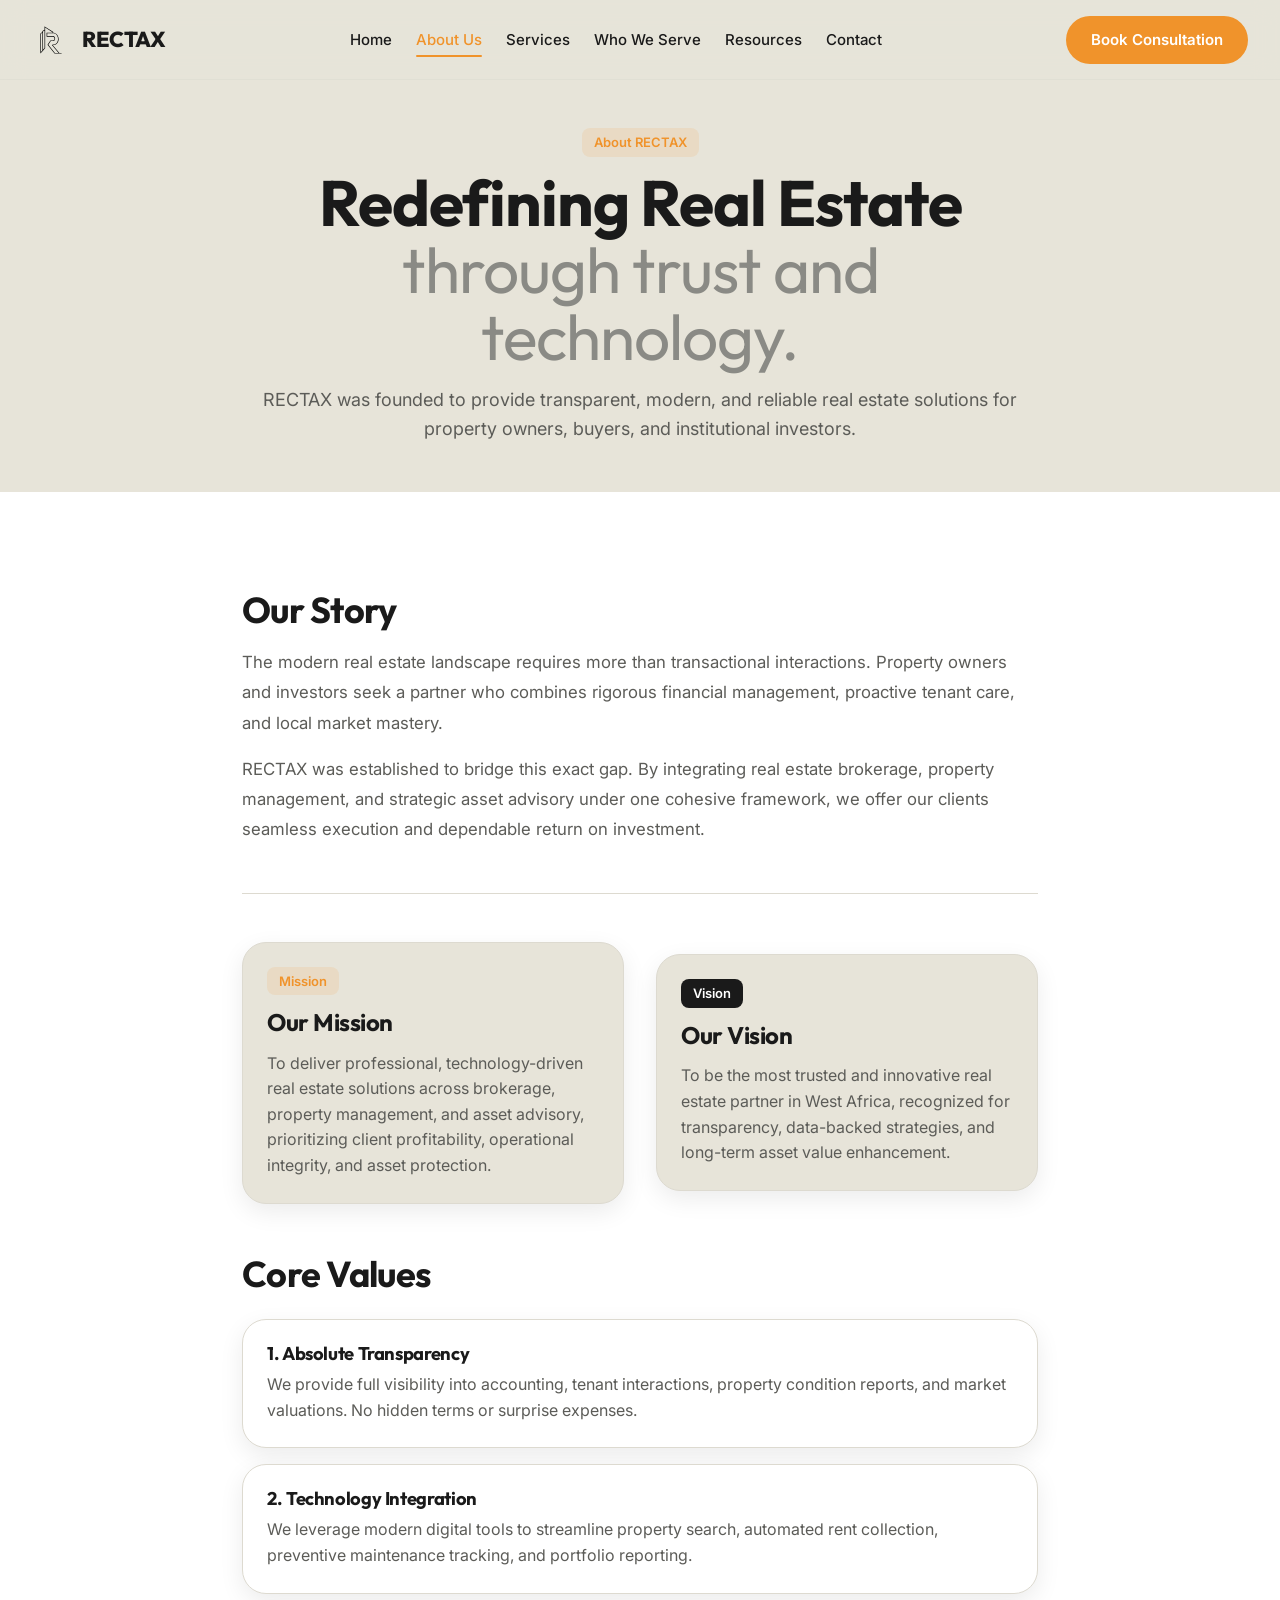
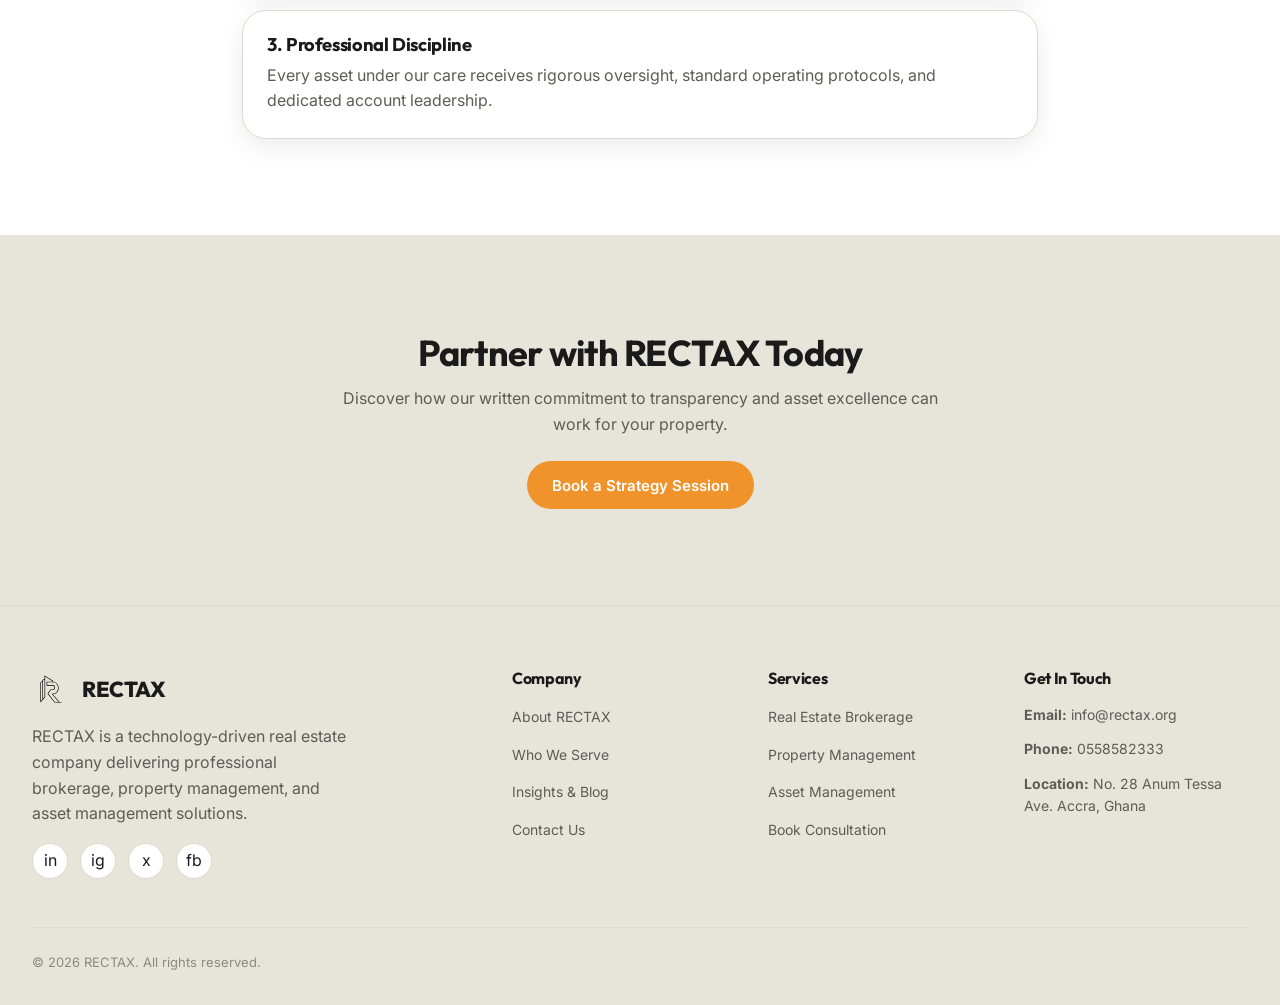
==== about.html @ f021e396 "first build v.1" ====
<!DOCTYPE html>
<html lang="en">
<head>
  <meta charset="UTF-8">
  <meta name="viewport" content="width=device-width, initial-scale=1.0">
  <title>About Us | RECTAX Real Estate</title>
  <meta name="description" content="Discover RECTAX's story, mission, vision, and core values. A technology-driven real estate company built on integrity, expertise, and transparent service.">
  
  <!-- CSS Stylesheets -->
  <link rel="stylesheet" href="./css/design-tokens.css">
  <link rel="stylesheet" href="./css/main.css">
  <link rel="stylesheet" href="./css/components.css">
  <link rel="stylesheet" href="./css/pages.css">
</head>
<body>

  <!-- Sticky Navbar -->
  <header class="navbar">
    <div class="container navbar-inner">
      <a href="index.html" class="navbar-brand">
        <img src="./brand assets/rectax logo.svg" alt="RECTAX Logo" class="navbar-logo">
        <span class="navbar-title">RECTAX</span>
      </a>

      <ul class="navbar-links">
        <li><a href="index.html" class="navbar-link">Home</a></li>
        <li><a href="about.html" class="navbar-link active">About Us</a></li>
        <li><a href="services.html" class="navbar-link">Services</a></li>
        <li><a href="who-we-serve.html" class="navbar-link">Who We Serve</a></li>
        <li><a href="resources.html" class="navbar-link">Resources</a></li>
        <li><a href="contact.html" class="navbar-link">Contact</a></li>
      </ul>

      <div class="navbar-actions">
        <button type="button" class="btn btn-accent btn-book-consultation">Book Consultation</button>
        <button class="mobile-nav-toggle" aria-label="Toggle navigation menu">
          <svg width="24" height="24" viewBox="0 0 24 24" fill="none" stroke="currentColor" stroke-width="2">
            <line x1="3" y1="12" x2="21" y2="12"></line>
            <line x1="3" y1="6" x2="21" y2="6"></line>
            <line x1="3" y1="18" x2="21" y2="18"></line>
          </svg>
        </button>
      </div>
    </div>
  </header>

  <main>
    <!-- Editorial Page Header -->
    <section class="section section-sand" style="padding-top: var(--space-12); padding-bottom: var(--space-12);">
      <div class="container" style="max-width: 860px; text-align: center;">
        <span class="badge badge-orange" style="margin-bottom: var(--space-3);">About RECTAX</span>
        <h1 class="display-title" style="margin-bottom: var(--space-4);">
          Redefining Real Estate <span class="light-text">through trust and technology.</span>
        </h1>
        <p style="font-size: 1.125rem; color: var(--color-text-secondary);">
          RECTAX was founded to provide transparent, modern, and reliable real estate solutions for property owners, buyers, and institutional investors.
        </p>
      </div>
    </section>

    <!-- Clean Written Story & Philosophy Section -->
    <section class="section section-white">
      <div class="container" style="max-width: 860px;">
        
        <!-- Company Story -->
        <div style="margin-bottom: var(--space-12);">
          <h2 style="margin-bottom: var(--space-4);">Our Story</h2>
          <p style="font-size: 1.05rem; line-height: 1.8; margin-bottom: var(--space-4);">
            The modern real estate landscape requires more than transactional interactions. Property owners and investors seek a partner who combines rigorous financial management, proactive tenant care, and local market mastery.
          </p>
          <p style="font-size: 1.05rem; line-height: 1.8;">
            RECTAX was established to bridge this exact gap. By integrating real estate brokerage, property management, and strategic asset advisory under one cohesive framework, we offer our clients seamless execution and dependable return on investment.
          </p>
        </div>

        <div style="width: 100%; height: 1px; background-color: var(--color-border); margin: var(--space-12) 0;"></div>

        <!-- Mission & Vision Cards -->
        <div class="two-col-grid" style="margin-bottom: var(--space-12);">
          <div class="card" style="background-color: var(--color-background);">
            <div class="badge badge-orange" style="margin-bottom: var(--space-3);">Mission</div>
            <h3 style="margin-bottom: var(--space-3);">Our Mission</h3>
            <p>
              To deliver professional, technology-driven real estate solutions across brokerage, property management, and asset advisory, prioritizing client profitability, operational integrity, and asset protection.
            </p>
          </div>

          <div class="card" style="background-color: var(--color-background);">
            <div class="badge badge-dark" style="margin-bottom: var(--space-3);">Vision</div>
            <h3 style="margin-bottom: var(--space-3);">Our Vision</h3>
            <p>
              To be the most trusted and innovative real estate partner in West Africa, recognized for transparency, data-backed strategies, and long-term asset value enhancement.
            </p>
          </div>
        </div>

        <!-- Core Values Section -->
        <div>
          <h2 style="margin-bottom: var(--space-6);">Core Values</h2>

          <div style="display: flex; flex-direction: column; gap: var(--space-4);">
            <div class="card" style="padding: var(--space-6);">
              <h4 style="font-size: 1.15rem; font-weight: 700; color: var(--color-primary); margin-bottom: var(--space-2);">1. Absolute Transparency</h4>
              <p>We provide full visibility into accounting, tenant interactions, property condition reports, and market valuations. No hidden terms or surprise expenses.</p>
            </div>

            <div class="card" style="padding: var(--space-6);">
              <h4 style="font-size: 1.15rem; font-weight: 700; color: var(--color-primary); margin-bottom: var(--space-2);">2. Technology Integration</h4>
              <p>We leverage modern digital tools to streamline property search, automated rent collection, preventive maintenance tracking, and portfolio reporting.</p>
            </div>

            <div class="card" style="padding: var(--space-6);">
              <h4 style="font-size: 1.15rem; font-weight: 700; color: var(--color-primary); margin-bottom: var(--space-2);">3. Professional Discipline</h4>
              <p>Every asset under our care receives rigorous oversight, standard operating protocols, and dedicated account leadership.</p>
            </div>
          </div>
        </div>

      </div>
    </section>

    <!-- Consultation CTA -->
    <section class="section section-sand">
      <div class="container" style="text-align: center; max-width: 680px;">
        <h2>Partner with RECTAX Today</h2>
        <p style="margin-top: var(--space-3); margin-bottom: var(--space-6);">
          Discover how our written commitment to transparency and asset excellence can work for your property.
        </p>
        <button type="button" class="btn btn-accent btn-book-consultation">Book a Strategy Session</button>
      </div>
    </section>
  </main>

  <!-- Footer Component -->
  <footer class="footer">
    <div class="container">
      <div class="footer-grid">
        <div class="footer-brand">
          <a href="index.html" class="navbar-brand">
            <img src="./brand assets/rectax logo.svg" alt="RECTAX Logo" class="navbar-logo">
            <span class="navbar-title">RECTAX</span>
          </a>
          <p>RECTAX is a technology-driven real estate company delivering professional brokerage, property management, and asset management solutions.</p>
          <div class="social-links">
            <a href="#" class="social-icon">in</a>
            <a href="#" class="social-icon">ig</a>
            <a href="#" class="social-icon">x</a>
            <a href="#" class="social-icon">fb</a>
          </div>
        </div>

        <div>
          <h4 class="footer-column-title">Company</h4>
          <ul class="footer-links">
            <li><a href="about.html" class="footer-link">About RECTAX</a></li>
            <li><a href="who-we-serve.html" class="footer-link">Who We Serve</a></li>
            <li><a href="resources.html" class="footer-link">Insights & Blog</a></li>
            <li><a href="contact.html" class="footer-link">Contact Us</a></li>
          </ul>
        </div>

        <div>
          <h4 class="footer-column-title">Services</h4>
          <ul class="footer-links">
            <li><a href="brokerage.html" class="footer-link">Real Estate Brokerage</a></li>
            <li><a href="property-management.html" class="footer-link">Property Management</a></li>
            <li><a href="asset-management.html" class="footer-link">Asset Management</a></li>
            <li><a href="#" class="btn-book-consultation footer-link">Book Consultation</a></li>
          </ul>
        </div>

        <div>
          <h4 class="footer-column-title">Get In Touch</h4>
          <div class="footer-contact-item">
            <span><strong>Email:</strong> <a href="mailto:info@rectax.org">info@rectax.org</a></span>
          </div>
          <div class="footer-contact-item">
            <span><strong>Phone:</strong> <a href="tel:0558582333">0558582333</a></span>
          </div>
          <div class="footer-contact-item">
            <span><strong>Location:</strong> No. 28 Anum Tessa Ave. Accra, Ghana</span>
          </div>
        </div>
      </div>

      <div class="footer-bottom">
        <div>&copy; 2026 RECTAX. All rights reserved.</div>
      </div>
    </div>
  </footer>

  <!-- Scripts -->
  <script src="./js/main.js"></script>
  <script src="./js/calendly.js"></script>
</body>
</html>
---- css/design-tokens.css ----
/* ==========================================
   RECTAX Real Estate Platform - Design Tokens
   Matching design-system.md specs
   ========================================== */

@import url('https://fonts.googleapis.com/css2?family=Inter:wght@300;400;500;600;700&family=Outfit:wght@400;500;600;700;800&display=swap');

:root {
  /* Primary Colors */
  --color-primary: #1A1A1A;          /* Ink Black */
  --color-background: #E7E4D9;       /* Warm Sand */
  --color-surface: #FFFFFF;          /* Surface White */
  
  /* Secondary / Accent Colors */
  --color-accent: #F0932B;           /* Signal Orange */
  --color-accent-hover: #D97F1C;     /* Orange Hover */
  
  /* Neutrals */
  --color-text-primary: #1A1A1A;     /* Primary text */
  --color-text-secondary: #5C5C58;   /* Body Copy Gray */
  --color-text-muted: #8A8A85;       /* Secondary/Captions */
  --color-border: #DDDAD0;           /* Border Gray */
  
  /* Semantics */
  --color-success: #2E9E5B;
  --color-warning: #E0A400;
  --color-error: #D64545;
  --color-info: #3B82C4;
  
  /* Typography */
  --font-heading: 'Outfit', 'General Sans', -apple-system, sans-serif;
  --font-body: 'Inter', -apple-system, sans-serif;
  
  /* Spacing Scale */
  --space-1: 4px;
  --space-2: 8px;
  --space-3: 12px;
  --space-4: 16px;
  --space-6: 24px;
  --space-8: 32px;
  --space-12: 48px;
  --space-16: 64px;
  --space-24: 96px;
  
  /* Radii */
  --radius-sm: 8px;
  --radius-md: 16px;
  --radius-lg: 24px;
  --radius-pill: 9999px;
  
  /* Shadows */
  --shadow-sm: 0 2px 6px rgba(0, 0, 0, 0.05);
  --shadow-md: 0 8px 24px rgba(0, 0, 0, 0.08);
  --shadow-lg: 0 16px 40px rgba(0, 0, 0, 0.12);
  --shadow-float: 0 20px 48px rgba(26, 26, 26, 0.16);

  /* Transitions */
  --transition-fast: 150ms ease;
  --transition-base: 200ms ease-out;
  --transition-smooth: 300ms cubic-bezier(0.16, 1, 0.3, 1);
  
  /* Container Width */
  --container-max-width: 1280px;
}
---- css/main.css ----
/* ==========================================
   RECTAX Real Estate Platform - Main Stylesheet
   ========================================== */

@import './design-tokens.css';

/* CSS Reset & Base */
*, *::before, *::after {
  box-sizing: border-box;
  margin: 0;
  padding: 0;
}

html {
  font-family: var(--font-body);
  font-size: 16px;
  color: var(--color-text-primary);
  background-color: var(--color-background);
  scroll-behavior: smooth;
  -webkit-font-smoothing: antialiased;
  -moz-osx-font-smoothing: grayscale;
}

body {
  min-height: 100vh;
  display: flex;
  flex-direction: column;
  overflow-x: hidden;
  line-height: 1.6;
}

/* Typography Scale */
h1, h2, h3, h4, h5, h6 {
  font-family: var(--font-heading);
  color: var(--color-primary);
  font-weight: 700;
  line-height: 1.1;
  letter-spacing: -0.02em;
}

.display-title {
  font-size: clamp(2.5rem, 5vw + 1rem, 4rem); /* 40px to 64px */
  font-weight: 700;
  line-height: 1.05;
  letter-spacing: -1px;
}

.display-title .light-text {
  font-weight: 400;
  color: var(--color-text-muted);
}

h1, .h1 {
  font-size: clamp(2rem, 4vw, 3rem); /* 32px to 48px */
  letter-spacing: -0.5px;
}

h2, .h2 {
  font-size: clamp(1.625rem, 3vw, 2.25rem); /* 26px to 36px */
  line-height: 1.2;
}

h3, .h3 {
  font-size: 1.5rem; /* 24px */
  line-height: 1.3;
}

p {
  color: var(--color-text-secondary);
  font-size: 1rem;
  line-height: 1.6;
}

.caption {
  font-size: 0.8125rem; /* 13px */
  font-weight: 500;
  line-height: 1.4;
  color: var(--color-text-muted);
}

a {
  color: inherit;
  text-decoration: none;
  transition: color var(--transition-fast);
}

img {
  max-width: 100%;
  height: auto;
  display: block;
}

/* Container & Grid */
.container {
  width: 100%;
  max-width: var(--container-max-width);
  margin: 0 auto;
  padding-left: var(--space-8);
  padding-right: var(--space-8);
}

@media (max-width: 1199px) {
  .container {
    padding-left: var(--space-6);
    padding-right: var(--space-6);
  }
}

@media (max-width: 767px) {
  .container {
    padding-left: 20px;
    padding-right: 20px;
  }
}

.grid-12 {
  display: grid;
  grid-template-columns: repeat(12, 1fr);
  gap: var(--space-6);
}

/* Sections */
.section {
  padding-top: var(--space-24);
  padding-bottom: var(--space-24);
  position: relative;
}

.section-sand {
  background-color: var(--color-background);
}

.section-white {
  background-color: var(--color-surface);
}

@media (max-width: 1199px) {
  .section {
    padding-top: var(--space-16);
    padding-bottom: var(--space-16);
  }
}

@media (max-width: 767px) {
  .section {
    padding-top: var(--space-12);
    padding-bottom: var(--space-12);
  }
}

/* Buttons */
.btn {
  display: inline-flex;
  align-items: center;
  justify-content: center;
  gap: var(--space-2);
  font-family: var(--font-body);
  font-size: 0.9375rem; /* 15px */
  font-weight: 600;
  padding: 0 var(--space-6);
  height: 48px;
  border-radius: var(--radius-pill);
  border: 1px solid transparent;
  cursor: pointer;
  white-space: nowrap;
  transition: all var(--transition-base);
  user-select: none;
}

.btn-primary {
  background-color: var(--color-primary);
  color: var(--color-surface);
}

.btn-primary:hover {
  background-color: #333333;
  transform: translateY(-1px);
}

.btn-accent {
  background-color: var(--color-accent);
  color: var(--color-surface);
}

.btn-accent:hover {
  background-color: var(--color-accent-hover);
  transform: translateY(-1px);
}

.btn-secondary {
  background-color: var(--color-surface);
  color: var(--color-primary);
  border-color: var(--color-border);
}

.btn-secondary:hover {
  background-color: #F8F7F4;
  border-color: var(--color-primary);
}

.btn-icon-only {
  width: 48px;
  height: 48px;
  padding: 0;
  border-radius: 50%;
  flex-shrink: 0;
}

/* Badges & Pills */
.badge {
  display: inline-flex;
  align-items: center;
  gap: var(--space-2);
  padding: var(--space-1) var(--space-3);
  border-radius: var(--radius-sm);
  font-size: 0.8125rem;
  font-weight: 600;
}

.badge-orange {
  background-color: rgba(240, 147, 43, 0.12);
  color: var(--color-accent);
}

.badge-dark {
  background-color: var(--color-primary);
  color: var(--color-surface);
}

.icon-badge {
  width: 48px;
  height: 48px;
  border-radius: 50%;
  background-color: var(--color-accent);
  color: var(--color-surface);
  display: flex;
  align-items: center;
  justify-content: center;
  flex-shrink: 0;
}

/* Cards System */
.card {
  background-color: var(--color-surface);
  border-radius: var(--radius-lg);
  padding: var(--space-6);
  border: 1px solid var(--color-border);
  box-shadow: var(--shadow-md);
  transition: transform var(--transition-base), box-shadow var(--transition-base);
}

.card:hover {
  transform: translateY(-4px);
  box-shadow: var(--shadow-lg);
}

.card-padding-lg {
  padding: var(--space-8);
}

/* Decorative Clip-Path Shapes */
.clipped-hero-container {
  clip-path: polygon(0 0, 85% 0, 100% 12%, 100% 100%, 0 100%);
  border-radius: var(--radius-lg);
  overflow: hidden;
}

.notch-cta-shape {
  border-radius: 32px;
  background-color: var(--color-primary);
  color: var(--color-surface);
  padding: var(--space-12);
  position: relative;
  overflow: hidden;
}

@media (max-width: 767px) {
  .notch-cta-shape {
    padding: var(--space-6);
    border-radius: var(--radius-lg);
  }
}
---- css/components.css ----
/* ==========================================
   RECTAX Real Estate Platform - Components
   ========================================== */

/* Navbar Component */
.navbar {
  position: sticky;
  top: 0;
  z-index: 1000;
  height: 80px;
  background-color: rgba(231, 228, 217, 0.92);
  backdrop-filter: blur(12px);
  -webkit-backdrop-filter: blur(12px);
  border-bottom: 1px solid rgba(221, 218, 208, 0.6);
  transition: all var(--transition-base);
}

.navbar.scrolled {
  background-color: rgba(255, 255, 255, 0.95);
  box-shadow: var(--shadow-sm);
}

.navbar-inner {
  display: flex;
  align-items: center;
  justify-content: space-between;
  height: 100%;
}

.navbar-brand {
  display: flex;
  align-items: center;
  gap: var(--space-3);
  text-decoration: none;
}

.navbar-logo {
  height: 38px;
  width: auto;
}

.navbar-title {
  font-family: var(--font-heading);
  font-weight: 800;
  font-size: 1.35rem;
  letter-spacing: -0.5px;
  color: var(--color-primary);
}

.navbar-title span {
  color: var(--color-accent);
}

.navbar-links {
  display: flex;
  align-items: center;
  gap: var(--space-6);
  list-style: none;
}

.navbar-link {
  font-size: 0.9375rem;
  font-weight: 500;
  color: var(--color-text-primary);
  position: relative;
  padding: var(--space-2) 0;
}

.navbar-link:hover, .navbar-link.active {
  color: var(--color-accent);
}

.navbar-link.active::after {
  content: '';
  position: absolute;
  bottom: 0;
  left: 0;
  width: 100%;
  height: 2px;
  background-color: var(--color-accent);
  border-radius: 2px;
}

.navbar-actions {
  display: flex;
  align-items: center;
  gap: var(--space-3);
}

/* Mobile Nav Toggle */
.mobile-nav-toggle {
  display: none;
  background: none;
  border: none;
  cursor: pointer;
  padding: var(--space-2);
  color: var(--color-primary);
}

@media (max-width: 991px) {
  .navbar-links {
    display: none;
    position: absolute;
    top: 80px;
    left: 0;
    width: 100%;
    background-color: var(--color-surface);
    flex-direction: column;
    padding: var(--space-6);
    border-bottom: 1px solid var(--color-border);
    box-shadow: var(--shadow-md);
  }

  .navbar-links.open {
    display: flex;
  }

  .mobile-nav-toggle {
    display: block;
  }
}

/* Footer Component */
.footer {
  background-color: var(--color-background);
  border-top: 1px solid var(--color-border);
  padding-top: var(--space-16);
  padding-bottom: var(--space-8);
}

.footer-grid {
  display: grid;
  grid-template-columns: 2fr repeat(3, 1fr);
  gap: var(--space-8);
  margin-bottom: var(--space-12);
}

@media (max-width: 991px) {
  .footer-grid {
    grid-template-columns: 1fr 1fr;
    gap: var(--space-6);
  }
}

@media (max-width: 575px) {
  .footer-grid {
    grid-template-columns: 1fr;
  }
}

.footer-brand p {
  margin-top: var(--space-4);
  max-width: 320px;
}

.footer-column-title {
  font-family: var(--font-heading);
  font-size: 1rem;
  font-weight: 700;
  color: var(--color-primary);
  margin-bottom: var(--space-4);
}

.footer-links {
  list-style: none;
  display: flex;
  flex-direction: column;
  gap: var(--space-3);
}

.footer-link {
  font-size: 0.875rem;
  color: var(--color-text-secondary);
}

.footer-link:hover {
  color: var(--color-accent);
}

.footer-contact-item {
  display: flex;
  align-items: flex-start;
  gap: var(--space-3);
  font-size: 0.875rem;
  color: var(--color-text-secondary);
  margin-bottom: var(--space-3);
}

.social-links {
  display: flex;
  align-items: center;
  gap: var(--space-3);
  margin-top: var(--space-4);
}

.social-icon {
  width: 36px;
  height: 36px;
  border-radius: 50%;
  background-color: var(--color-surface);
  border: 1px solid var(--color-border);
  display: flex;
  align-items: center;
  justify-content: center;
  color: var(--color-primary);
  transition: all var(--transition-fast);
}

.social-icon:hover {
  background-color: var(--color-primary);
  color: var(--color-surface);
  border-color: var(--color-primary);
}

.footer-bottom {
  border-top: 1px solid var(--color-border);
  padding-top: var(--space-6);
  display: flex;
  align-items: center;
  justify-content: space-between;
  font-size: 0.8125rem;
  color: var(--color-text-muted);
}

@media (max-width: 575px) {
  .footer-bottom {
    flex-direction: column;
    gap: var(--space-3);
    text-align: center;
  }
}

/* Pill Tabs Component */
.pill-tabs-track {
  display: inline-flex;
  background-color: rgba(221, 218, 208, 0.4);
  padding: 4px;
  border-radius: var(--radius-pill);
  gap: 4px;
}

.pill-tab {
  padding: 8px 20px;
  border-radius: var(--radius-pill);
  font-size: 0.875rem;
  font-weight: 600;
  color: var(--color-text-secondary);
  background: transparent;
  border: none;
  cursor: pointer;
  transition: all var(--transition-fast);
}

.pill-tab.active {
  background-color: var(--color-surface);
  color: var(--color-primary);
  box-shadow: var(--shadow-sm);
}

/* Search Bar Component */
.hero-search-bar {
  background-color: var(--color-surface);
  border-radius: var(--radius-pill);
  padding: 8px var(--space-3) 8px var(--space-6);
  box-shadow: var(--shadow-lg);
  border: 1px solid var(--color-border);
  display: flex;
  align-items: center;
  gap: var(--space-4);
  width: 100%;
}

@media (max-width: 767px) {
  .hero-search-bar {
    flex-direction: column;
    border-radius: var(--radius-lg);
    padding: var(--space-4);
  }
}

.search-field {
  flex: 1;
  display: flex;
  flex-direction: column;
}

.search-label {
  font-size: 0.75rem;
  font-weight: 700;
  text-transform: uppercase;
  letter-spacing: 0.5px;
  color: var(--color-text-muted);
  margin-bottom: 2px;
}

.search-input {
  border: none;
  outline: none;
  font-family: var(--font-body);
  font-size: 0.9375rem;
  font-weight: 600;
  color: var(--color-primary);
  background: transparent;
  width: 100%;
}

.search-divider {
  width: 1px;
  height: 32px;
  background-color: var(--color-border);
}

@media (max-width: 767px) {
  .search-divider {
    width: 100%;
    height: 1px;
  }
}

/* Stat Overlay Card */
.floating-stat-card {
  position: absolute;
  bottom: var(--space-6);
  right: var(--space-6);
  background-color: rgba(255, 255, 255, 0.95);
  backdrop-filter: blur(8px);
  padding: var(--space-4) var(--space-6);
  border-radius: var(--radius-md);
  box-shadow: var(--shadow-float);
  border: 1px solid rgba(255, 255, 255, 0.8);
  display: flex;
  align-items: center;
  gap: var(--space-4);
  z-index: 10;
}

@media (max-width: 575px) {
  .floating-stat-card {
    position: relative;
    bottom: auto;
    right: auto;
    margin-top: var(--space-4);
  }
}

.stat-number {
  font-family: var(--font-heading);
  font-size: 1.75rem;
  font-weight: 800;
  color: var(--color-primary);
  line-height: 1;
}

.stat-label {
  font-size: 0.8125rem;
  color: var(--color-text-secondary);
  font-weight: 500;
}

/* Modal Component */
.modal-backdrop {
  position: fixed;
  top: 0;
  left: 0;
  width: 100%;
  height: 100%;
  background-color: rgba(26, 26, 26, 0.6);
  backdrop-filter: blur(6px);
  z-index: 2000;
  display: flex;
  align-items: center;
  justify-content: center;
  opacity: 0;
  visibility: hidden;
  transition: all var(--transition-base);
}

.modal-backdrop.active {
  opacity: 1;
  visibility: visible;
}

.modal-content {
  background-color: var(--color-surface);
  border-radius: var(--radius-lg);
  width: 90%;
  max-width: 840px;
  max-height: 90vh;
  overflow-y: auto;
  padding: var(--space-8);
  box-shadow: var(--shadow-float);
  position: relative;
  transform: translateY(20px);
  transition: transform var(--transition-base);
}

.modal-backdrop.active .modal-content {
  transform: translateY(0);
}

.modal-close {
  position: absolute;
  top: var(--space-4);
  right: var(--space-4);
  background: none;
  border: none;
  font-size: 1.5rem;
  cursor: pointer;
  color: var(--color-text-muted);
  width: 36px;
  height: 36px;
  border-radius: 50%;
  display: flex;
  align-items: center;
  justify-content: center;
  transition: background var(--transition-fast);
}

.modal-close:hover {
  background-color: var(--color-background);
  color: var(--color-primary);
}
---- css/pages.css ----
/* ==========================================
   RECTAX Real Estate Platform - Page Layouts & Responsiveness
   ========================================== */

/* Responsive Layout Grids */
.hero-grid {
  display: grid;
  grid-template-columns: 1.1fr 0.9fr;
  gap: var(--space-8);
  align-items: center;
}

.two-col-grid {
  display: grid;
  grid-template-columns: 1fr 1fr;
  gap: var(--space-8);
  align-items: center;
}

.two-col-asymmetric {
  display: grid;
  grid-template-columns: 0.9fr 1.1fr;
  gap: var(--space-12);
  align-items: start;
}

.three-col-grid {
  display: grid;
  grid-template-columns: repeat(3, 1fr);
  gap: var(--space-6);
}

.four-col-grid {
  display: grid;
  grid-template-columns: repeat(4, 1fr);
  gap: var(--space-6);
}

.auto-grid-cards {
  display: grid;
  grid-template-columns: repeat(auto-fit, minmax(280px, 1fr));
  gap: var(--space-6);
}

/* Responsive Image Container */
.hero-image {
  width: 100%;
  height: 520px;
  object-fit: cover;
}

/* Trust Stats Bar */
.trust-stats-row {
  display: flex;
  align-items: center;
  gap: var(--space-8);
  margin-top: var(--space-6);
  flex-wrap: wrap;
}

/* Utility Visibility Classes */
@media (max-width: 767px) {
  .hide-mobile {
    display: none !important;
  }
}

@media (min-width: 768px) {
  .show-mobile-only {
    display: none !important;
  }
}

/* ==========================================
   RESPONSIVE BREAKPOINTS OVERRIDES
   ========================================== */

/* Tablet & Mobile (<= 991px) */
@media (max-width: 991px) {
  .hero-grid {
    grid-template-columns: 1fr;
    gap: var(--space-8);
  }

  .hero-image {
    height: 380px;
  }

  .two-col-grid,
  .two-col-asymmetric {
    grid-template-columns: 1fr;
    gap: var(--space-8);
  }

  .three-col-grid {
    grid-template-columns: repeat(2, 1fr);
  }

  .four-col-grid {
    grid-template-columns: repeat(2, 1fr);
  }

  .mobile-order-first {
    order: -1 !important;
  }
}

/* Mobile Devices (<= 767px) */
@media (max-width: 767px) {
  .hero-image {
    height: 300px;
  }

  .three-col-grid,
  .four-col-grid {
    grid-template-columns: 1fr;
  }

  .trust-stats-row {
    gap: var(--space-4);
    justify-content: space-between;
  }

  .trust-stats-row > div {
    flex: 1 1 40%;
    min-width: 120px;
  }

  .auto-grid-cards {
    grid-template-columns: 1fr;
  }

  /* Form & Input adjustments for touch targets */
  .search-input,
  .btn {
    min-height: 48px;
  }

  /* Modal Padding Adjustment for Mobile */
  .modal-content {
    padding: var(--space-4) !important;
    width: 95% !important;
  }

  /* Search bar stack */
  .hero-search-bar .btn-icon-only {
    width: 100% !important;
    border-radius: var(--radius-pill) !important;
    height: 48px !important;
  }

  .pill-tabs-track {
    width: 100%;
    justify-content: space-between;
  }

  .pill-tab {
    flex: 1;
    text-align: center;
    padding: 8px 12px;
  }
}

/* Extra Small Mobile (<= 480px) */
@media (max-width: 480px) {
  .display-title {
    font-size: 2.125rem !important;
  }

  .navbar-title {
    font-size: 1.15rem;
  }

  .navbar-logo {
    height: 32px;
  }

  .btn {
    padding: 0 var(--space-4);
    font-size: 0.875rem;
  }

  .notch-cta-shape {
    padding: var(--space-6) var(--space-4) !important;
  }
}
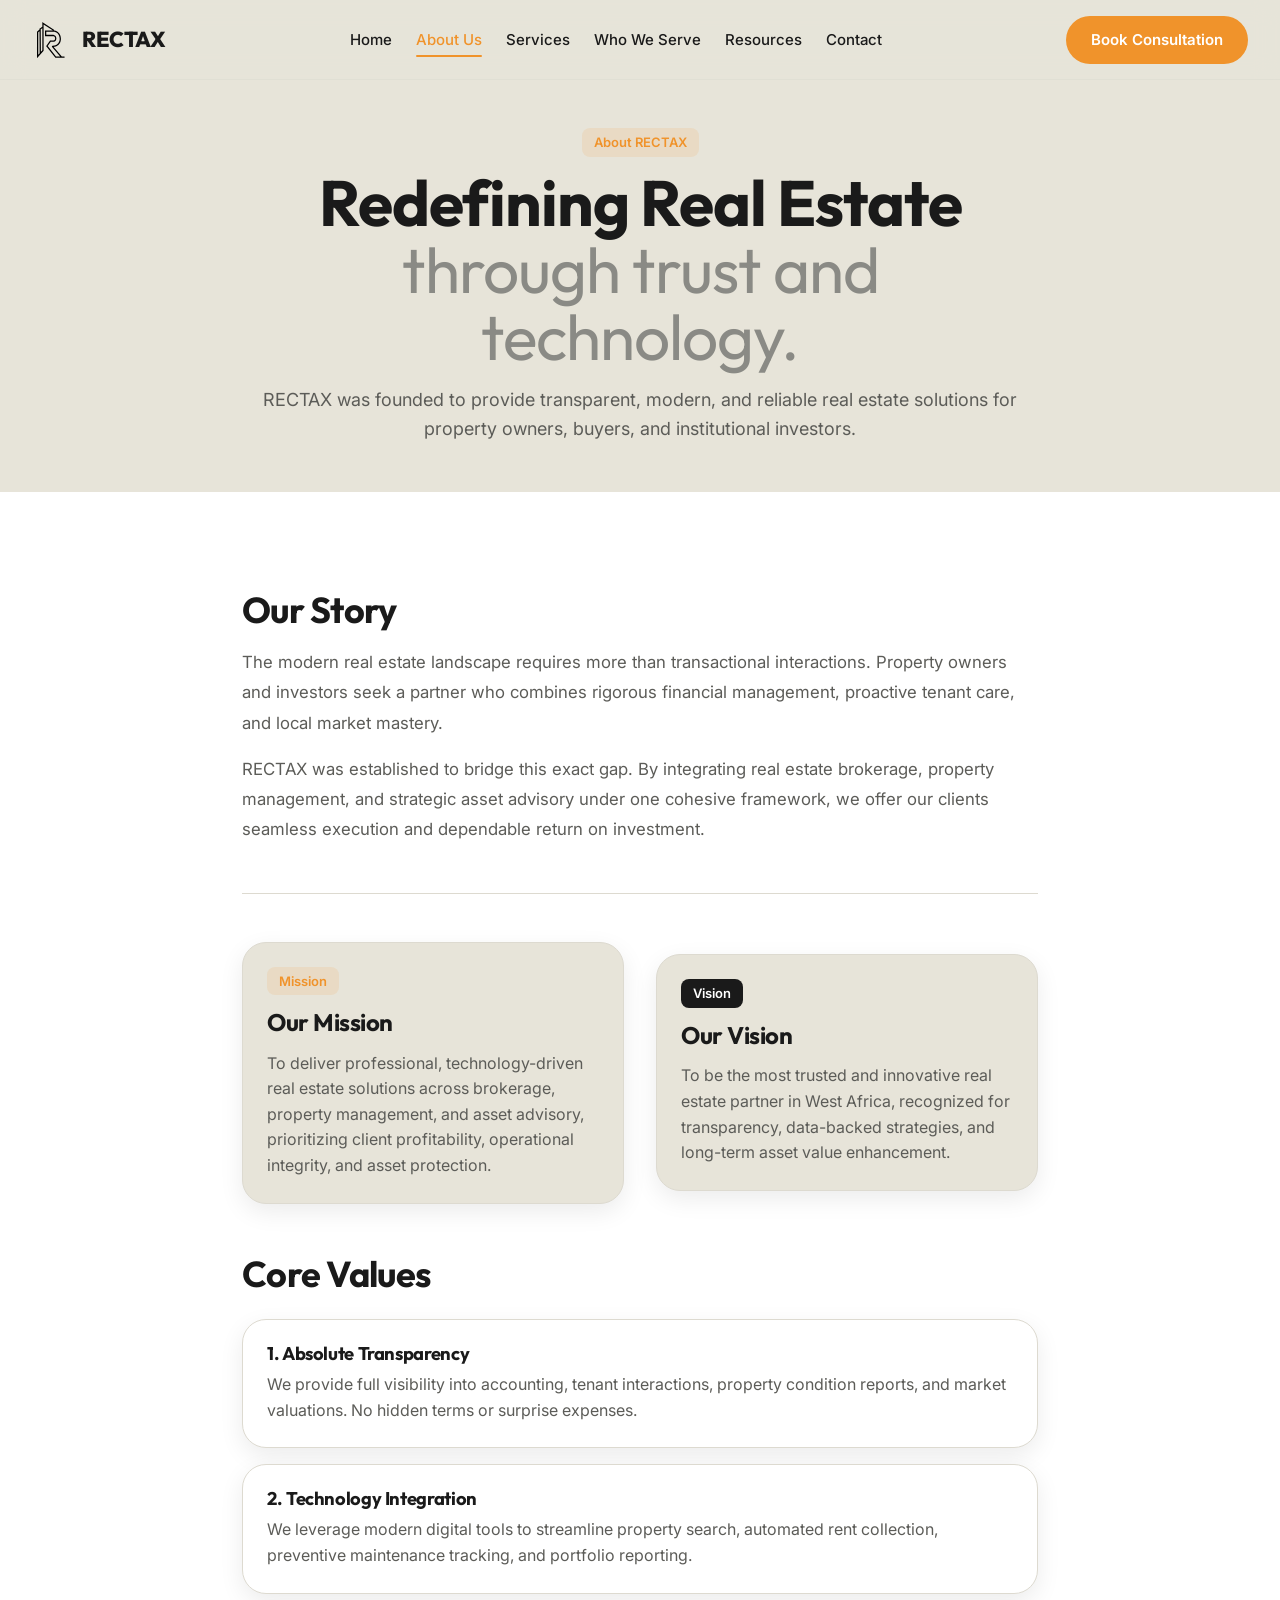
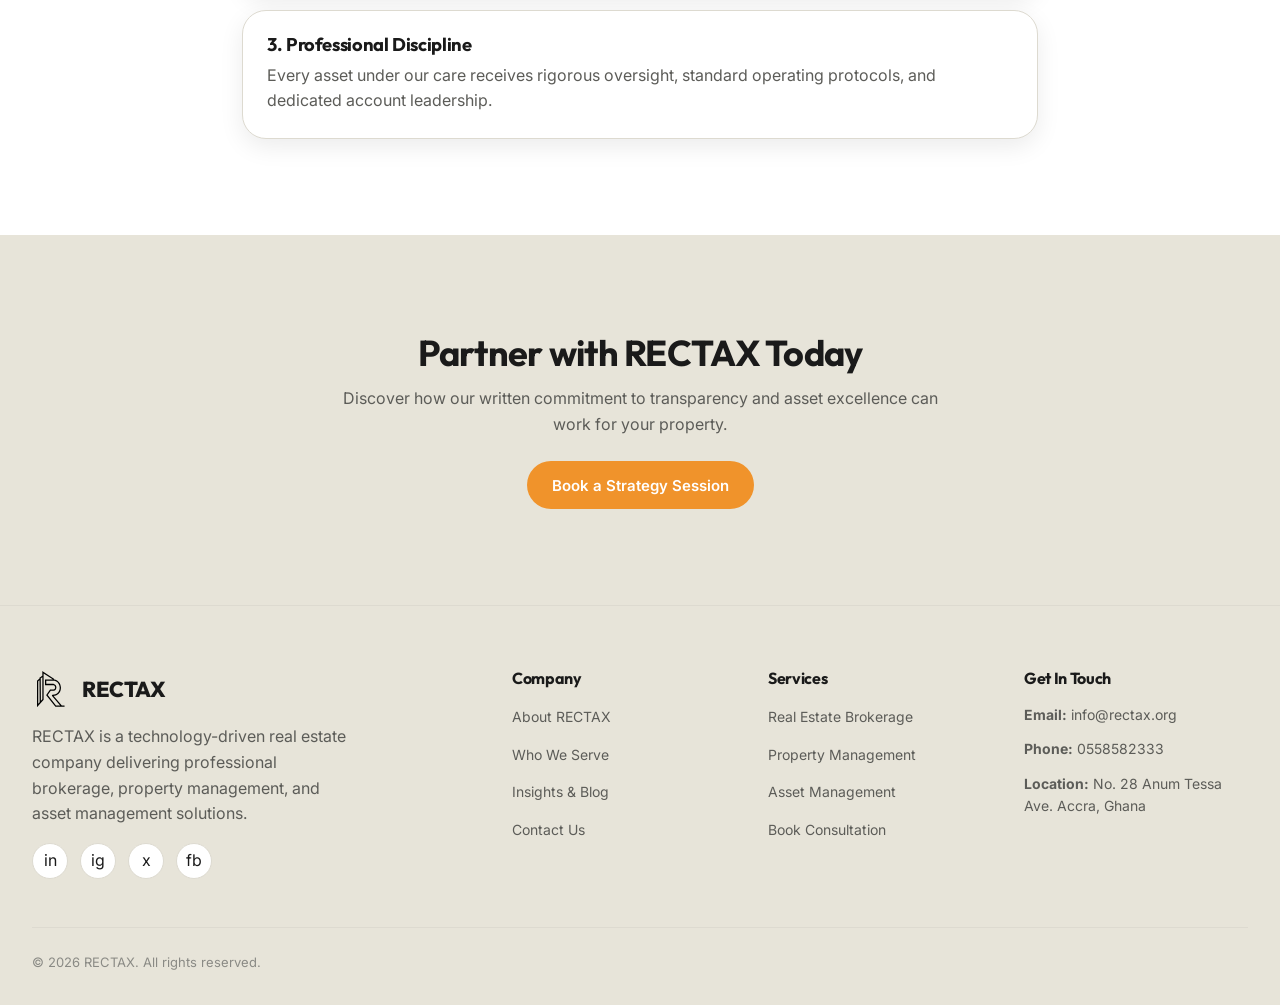
==== commit 93a994c4: "SEO check" ====
--- a/about.html
+++ b/about.html
@@ -1,11 +1,39 @@
 <!DOCTYPE html>
 <html lang="en">
 <head>
+  <!-- Google tag (gtag.js) -->
+  <script async src="https://www.googletagmanager.com/gtag/js?id=G-SVJ336ZM4V"></script>
+  <script>
+    window.dataLayer = window.dataLayer || [];
+    function gtag(){dataLayer.push(arguments);}
+    gtag('js', new Date());
+
+    gtag('config', 'G-SVJ336ZM4V');
+  </script>
+
   <meta charset="UTF-8">
   <meta name="viewport" content="width=device-width, initial-scale=1.0">
-  <title>About Us | RECTAX Real Estate</title>
+  <title>About RECTAX | Real Estate Company in Accra, Ghana</title>
   <meta name="description" content="Discover RECTAX's story, mission, vision, and core values. A technology-driven real estate company built on integrity, expertise, and transparent service.">
-  
+  <link rel="canonical" href="https://rectax.org/about.html">
+
+  <!-- Favicon -->
+  <link rel="icon" type="image/svg+xml" href="./brand assets/rectax favicon.svg">
+  <link rel="apple-touch-icon" href="./brand assets/rectax favicon.svg">
+
+  <!-- Open Graph / Social Sharing -->
+  <meta property="og:type" content="website">
+  <meta property="og:site_name" content="RECTAX">
+  <meta property="og:title" content="About RECTAX | Real Estate Company in Accra, Ghana">
+  <meta property="og:description" content="Discover RECTAX's story, mission, vision, and core values. A technology-driven real estate company built on integrity, expertise, and transparent service.">
+  <meta property="og:url" content="https://rectax.org/about.html">
+  <meta property="og:locale" content="en_GH">
+  <meta property="og:image" content="https://rectax.org/brand%20assets/rectax%20social%20share%20image.png">
+  <meta property="og:image:width" content="1200">
+  <meta property="og:image:height" content="630">
+  <meta name="twitter:card" content="summary_large_image">
+  <meta name="twitter:image" content="https://rectax.org/brand%20assets/rectax%20social%20share%20image.png">
+
   <!-- CSS Stylesheets -->
   <link rel="stylesheet" href="./css/design-tokens.css">
   <link rel="stylesheet" href="./css/main.css">
